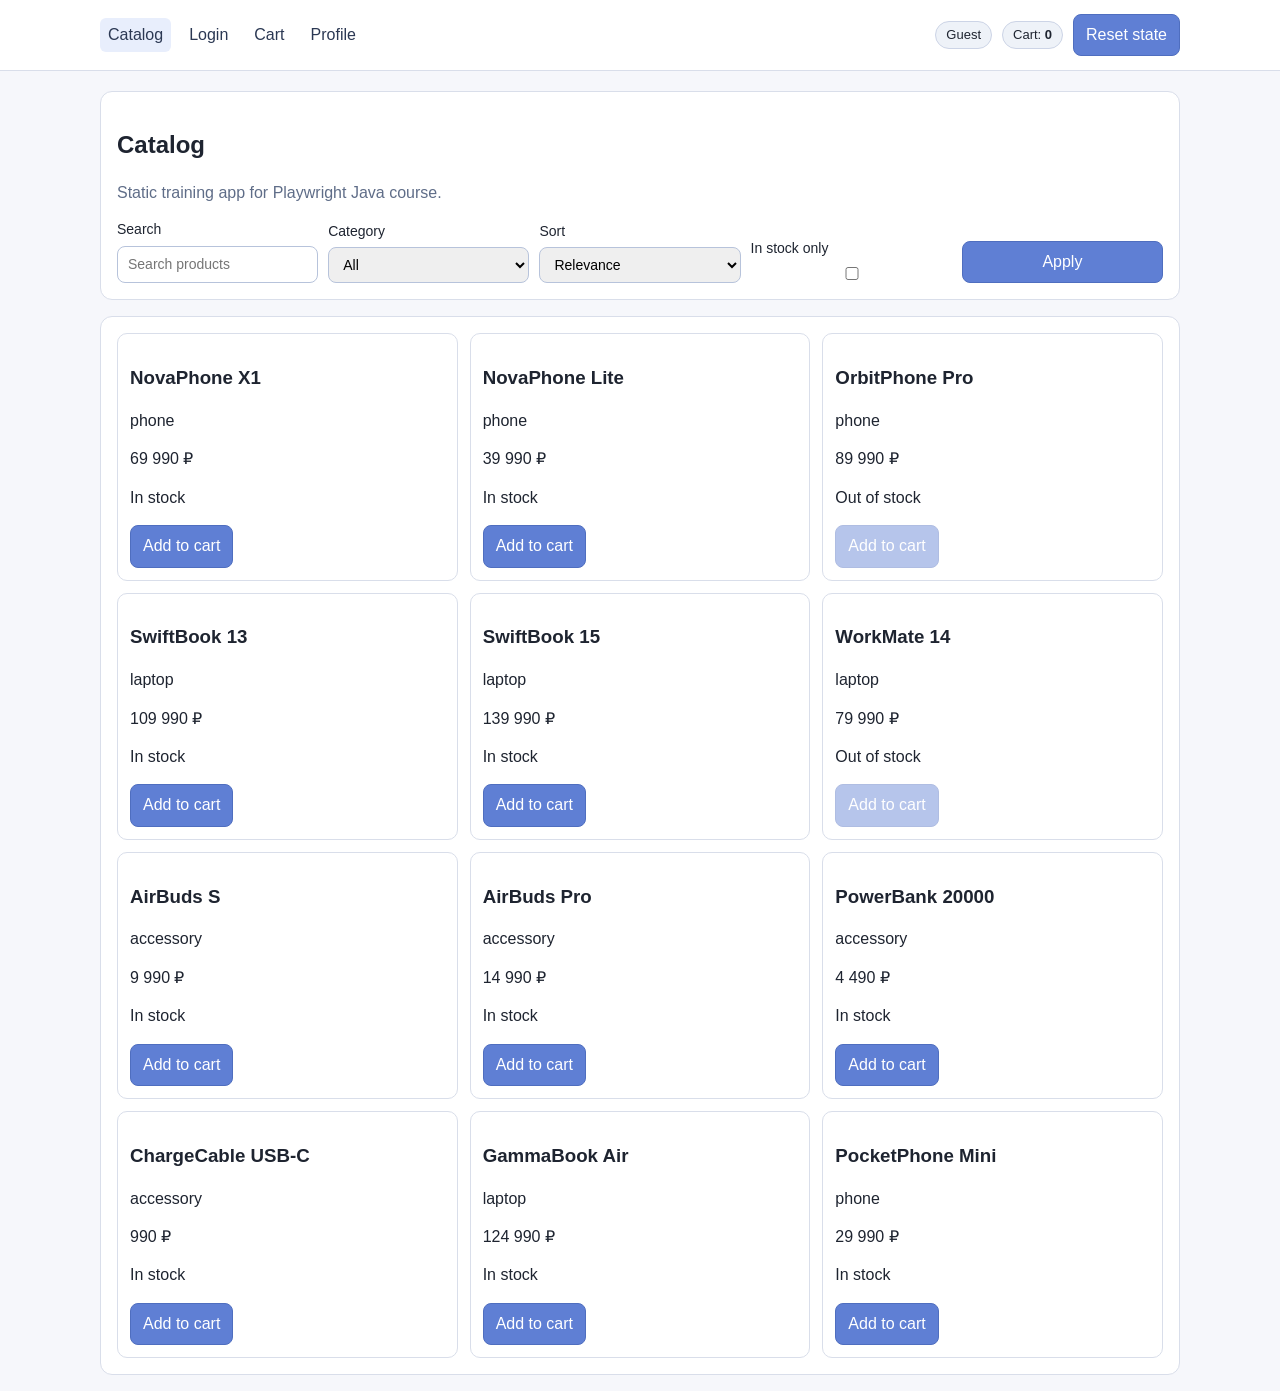
==== index.html @ 5d3f930a "Create static training app for Playwright course Add a standalone GitHub Pages-ready static app with" ====
<!doctype html>
<html lang="en">
  <head>
    <meta charset="UTF-8" />
    <meta name="viewport" content="width=device-width, initial-scale=1.0" />
    <title>Training App - Catalog</title>
    <link rel="stylesheet" href="./assets/css/styles.css" />
  </head>
  <body>
    <header class="site-header">
      <div class="container header-row">
        <nav class="nav" aria-label="Main navigation">
          <a data-nav href="index.html">Catalog</a>
          <a data-nav href="login.html">Login</a>
          <a data-nav href="cart.html">Cart</a>
          <a data-nav href="profile.html">Profile</a>
        </nav>
        <div class="header-meta">
          <span class="badge" data-testid="auth-status-badge">Guest</span>
          <span class="badge">Cart: <strong data-testid="cart-count-badge">0</strong></span>
          <button type="button" data-testid="reset-state-btn">Reset state</button>
        </div>
      </div>
    </header>

    <main class="container">
      <section class="panel">
        <h1>Catalog</h1>
        <p class="muted">Static training app for Playwright Java course.</p>
        <div class="toolbar">
          <label>
            Search
            <input type="text" placeholder="Search products" data-testid="search-input" />
          </label>
          <label>
            Category
            <select data-testid="category-select">
              <option value="all">All</option>
              <option value="phone">Phone</option>
              <option value="laptop">Laptop</option>
              <option value="accessory">Accessory</option>
            </select>
          </label>
          <label>
            Sort
            <select data-testid="sort-select">
              <option value="relevance">Relevance</option>
              <option value="price_asc">Price asc</option>
              <option value="price_desc">Price desc</option>
              <option value="name_asc">Name A-Z</option>
            </select>
          </label>
          <label>
            <span>In stock only</span>
            <input type="checkbox" data-testid="in-stock-checkbox" />
          </label>
          <button type="button" data-testid="apply-filters-btn">Apply</button>
        </div>
      </section>

      <section class="panel">
        <p data-testid="loading-spinner">Loading products...</p>
        <p data-testid="empty-state" hidden>No products found.</p>
        <div class="grid" data-testid="products-grid"></div>
      </section>
    </main>

    <script type="module" src="./assets/js/app.js"></script>
    <script type="module" src="./assets/js/pages/index.js"></script>
  </body>
</html>
---- assets/css/styles.css ----
:root {
  color-scheme: light;
  font-family: Inter, -apple-system, BlinkMacSystemFont, "Segoe UI", Roboto, sans-serif;
  line-height: 1.4;
}

body {
  margin: 0;
  background: #f6f7fb;
  color: #1e2430;
}

.container {
  width: min(1080px, 92vw);
  margin: 0 auto;
}

.site-header {
  background: #ffffff;
  border-bottom: 1px solid #d9deea;
  margin-bottom: 20px;
}

.header-row {
  display: flex;
  align-items: center;
  justify-content: space-between;
  gap: 12px;
  padding: 14px 0;
}

.nav {
  display: flex;
  gap: 10px;
}

.nav a {
  color: #2b3853;
  text-decoration: none;
  padding: 6px 8px;
  border-radius: 6px;
}

.nav a[aria-current="page"] {
  background: #e8eefc;
}

.header-meta {
  display: flex;
  align-items: center;
  gap: 10px;
}

.badge {
  background: #eef2f8;
  border: 1px solid #ccd4e6;
  border-radius: 999px;
  padding: 4px 10px;
  font-size: 13px;
}

.panel {
  background: #fff;
  border: 1px solid #d9deea;
  border-radius: 12px;
  padding: 16px;
  margin-bottom: 16px;
}

.toolbar {
  display: grid;
  grid-template-columns: repeat(5, minmax(0, 1fr));
  gap: 10px;
  align-items: end;
}

.toolbar label {
  display: flex;
  flex-direction: column;
  gap: 6px;
  font-size: 14px;
}

input,
select,
button {
  font: inherit;
}

input,
select {
  border: 1px solid #b7c3db;
  border-radius: 8px;
  padding: 8px 10px;
}

button {
  border: 1px solid #4f6ebf;
  background: #5f7fd4;
  color: #fff;
  border-radius: 8px;
  padding: 9px 12px;
  cursor: pointer;
}

button:disabled {
  opacity: 0.45;
  cursor: not-allowed;
}

.grid {
  display: grid;
  grid-template-columns: repeat(3, minmax(0, 1fr));
  gap: 12px;
}

.card {
  border: 1px solid #d9deea;
  border-radius: 10px;
  background: #fff;
  padding: 12px;
}

.cart-row {
  display: flex;
  align-items: center;
  justify-content: space-between;
  border-bottom: 1px solid #e8edf8;
  padding: 10px 0;
}

.cart-row:last-child {
  border-bottom: 0;
}

.alert {
  padding: 8px 10px;
  border-radius: 8px;
  margin-bottom: 10px;
}

.alert.error {
  background: #ffe9e9;
  border: 1px solid #f2b7b7;
  color: #7c1d1d;
}

.alert.success {
  background: #e8f8e8;
  border: 1px solid #b8e1b8;
  color: #1f5f1f;
}

.muted {
  color: #5f6d88;
}

@media (max-width: 900px) {
  .toolbar {
    grid-template-columns: 1fr;
  }
  .grid {
    grid-template-columns: 1fr;
  }
}
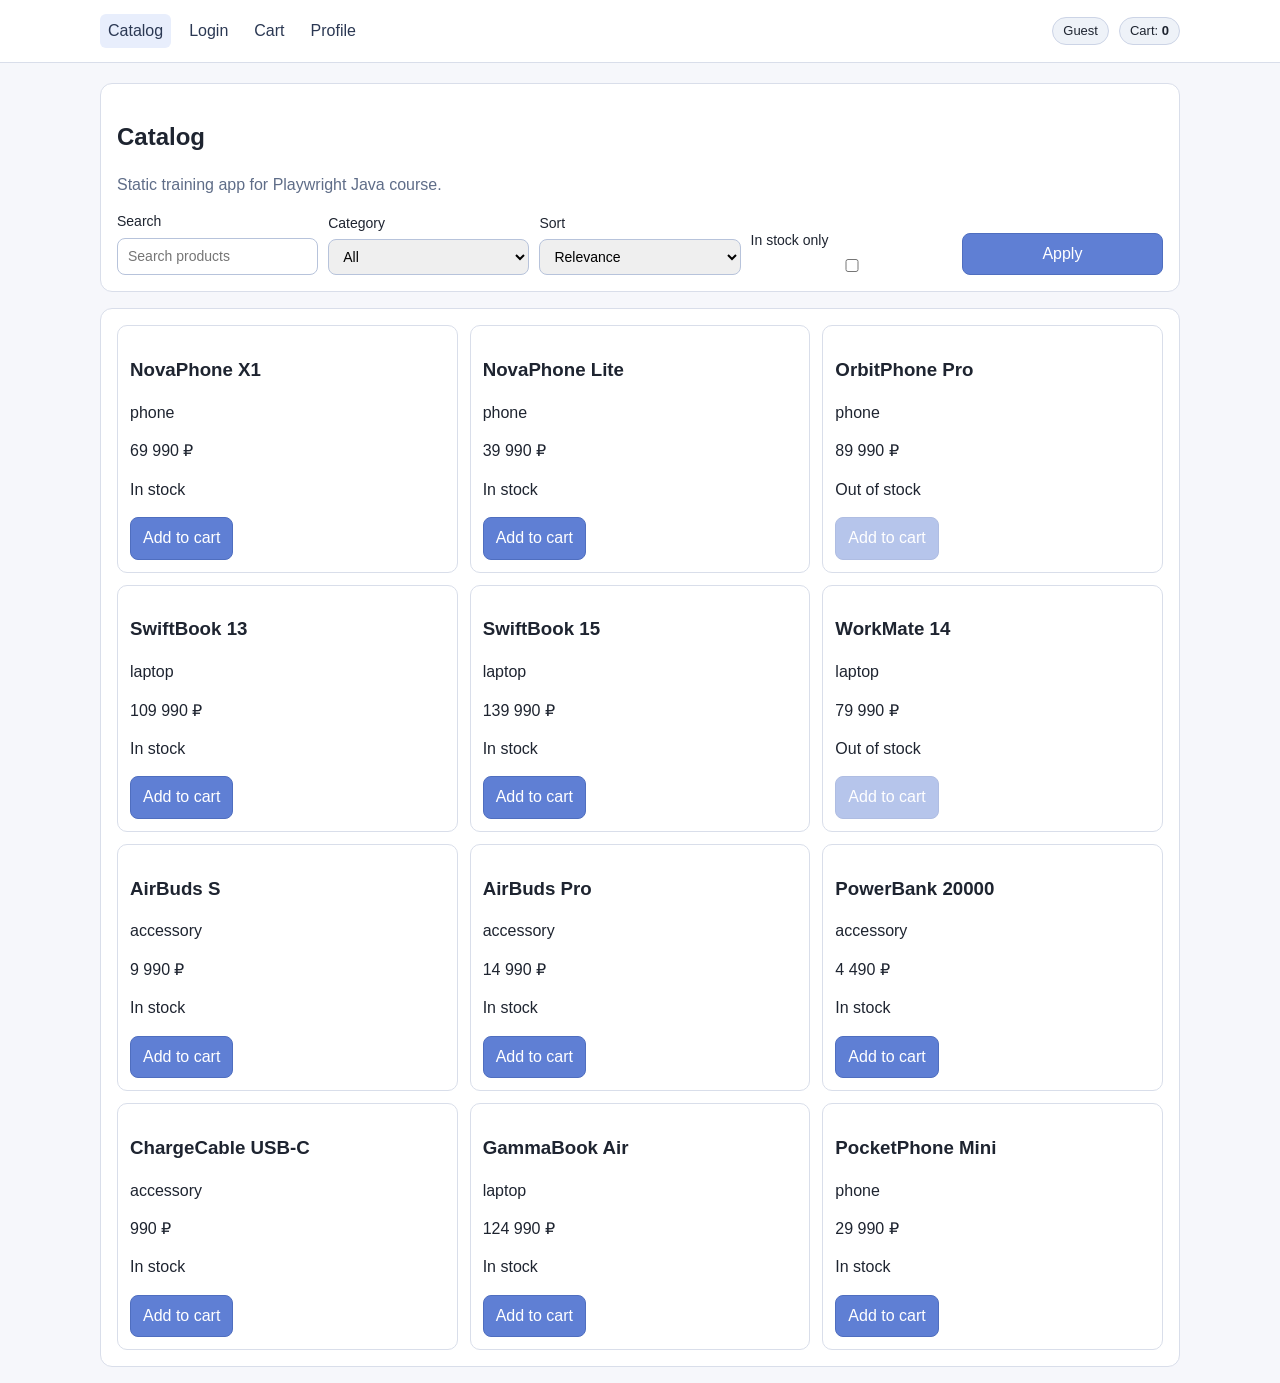
==== commit 66334f45: "Remove reset shortcuts from training app UX Align the static stand with realistic user behavior by r" ====
--- a/index.html
+++ b/index.html
@@ -18,7 +18,6 @@
         <div class="header-meta">
           <span class="badge" data-testid="auth-status-badge">Guest</span>
           <span class="badge">Cart: <strong data-testid="cart-count-badge">0</strong></span>
-          <button type="button" data-testid="reset-state-btn">Reset state</button>
         </div>
       </div>
     </header>
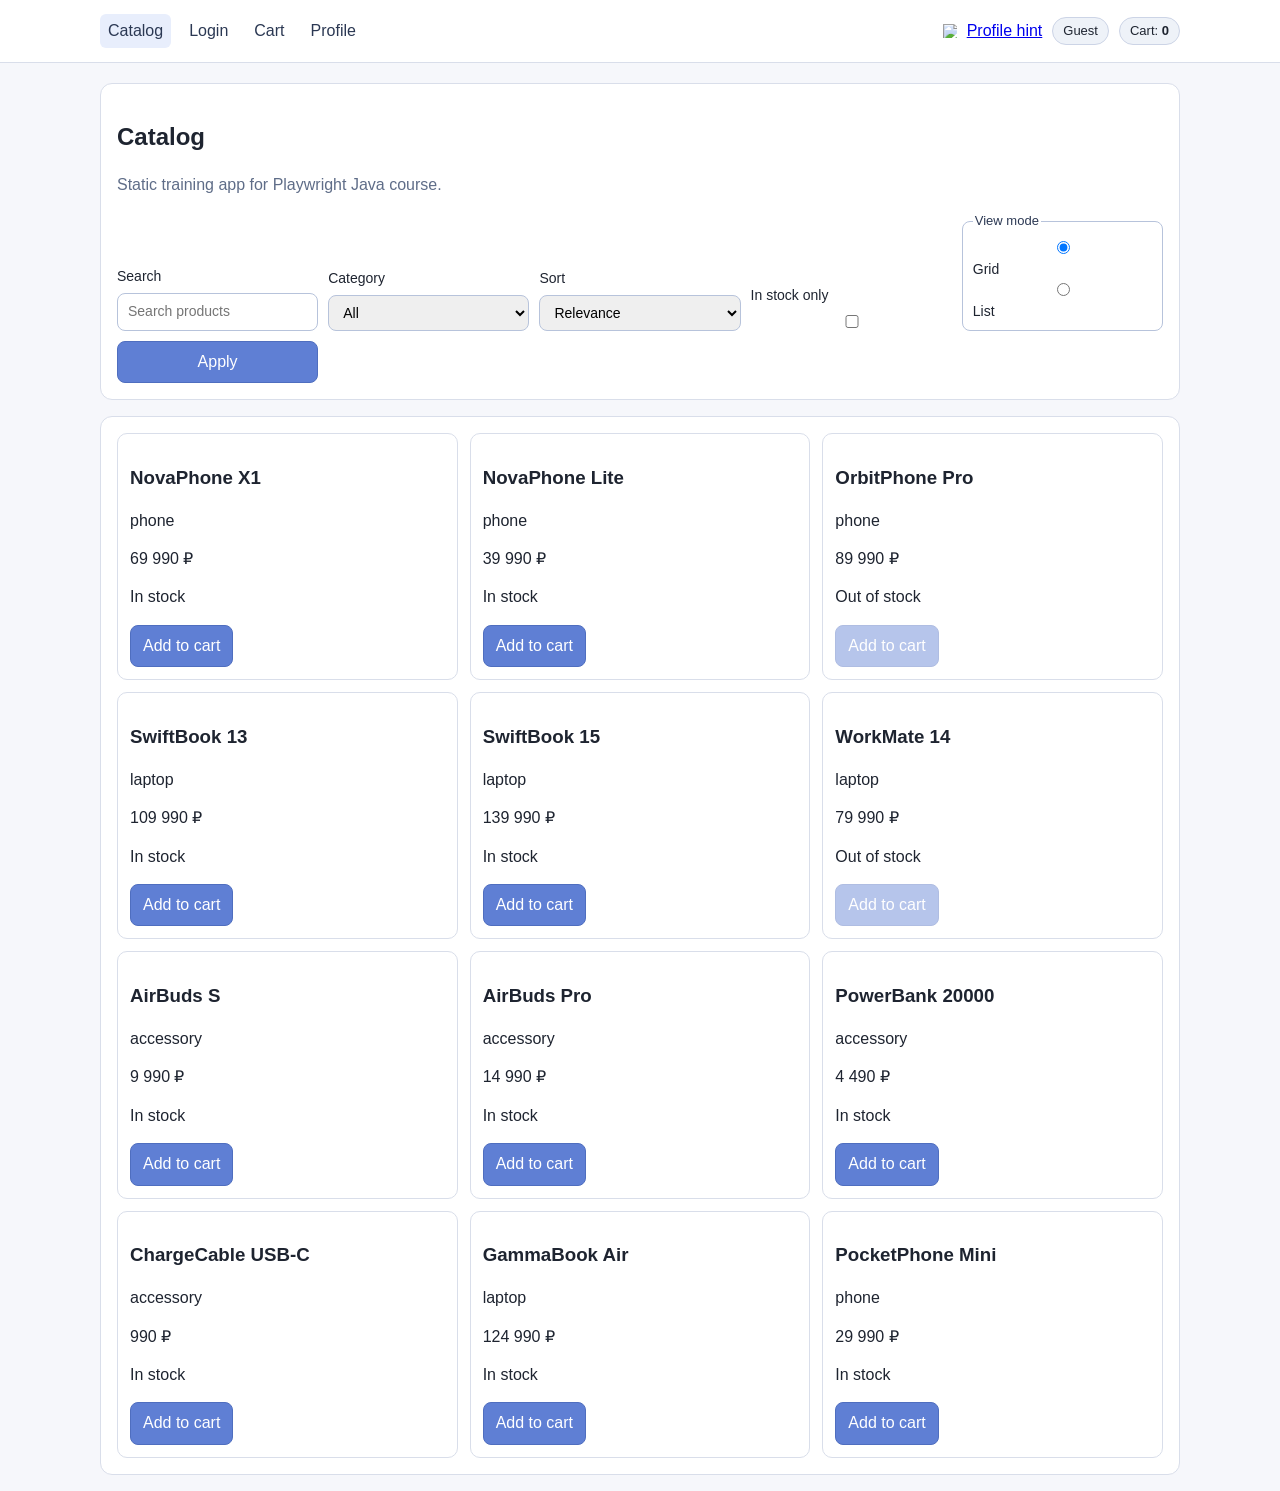
==== commit 9054854e: "Add locator-friendly UI elements and auth state compatibility Expose title/alt/radio elements on the" ====
--- a/index.html
+++ b/index.html
@@ -11,11 +11,19 @@
       <div class="container header-row">
         <nav class="nav" aria-label="Main navigation">
           <a data-nav href="index.html">Catalog</a>
-          <a data-nav href="login.html">Login</a>
+          <a data-nav data-nav-auth href="login.html">Login</a>
           <a data-nav href="cart.html">Cart</a>
           <a data-nav href="profile.html">Profile</a>
         </nav>
         <div class="header-meta">
+          <img
+            src="[data-uri]"
+            alt="Playwright Poligon logo"
+            width="14"
+            height="14"
+            data-testid="brand-logo"
+          />
+          <a href="profile.html" title="Open profile page" data-testid="profile-hint-link">Profile hint</a>
           <span class="badge" data-testid="auth-status-badge">Guest</span>
           <span class="badge">Cart: <strong data-testid="cart-count-badge">0</strong></span>
         </div>
@@ -53,6 +61,17 @@
             <span>In stock only</span>
             <input type="checkbox" data-testid="in-stock-checkbox" />
           </label>
+          <fieldset>
+            <legend>View mode</legend>
+            <label>
+              <input type="radio" name="view-mode" value="grid" data-testid="view-mode-grid" checked />
+              Grid
+            </label>
+            <label>
+              <input type="radio" name="view-mode" value="list" data-testid="view-mode-list" />
+              List
+            </label>
+          </fieldset>
           <button type="button" data-testid="apply-filters-btn">Apply</button>
         </div>
       </section>
--- a/assets/css/styles.css
+++ b/assets/css/styles.css
@@ -79,6 +79,18 @@
   flex-direction: column;
   gap: 6px;
   font-size: 14px;
+}
+
+.toolbar fieldset {
+  border: 1px solid #b7c3db;
+  border-radius: 8px;
+  margin: 0;
+  padding: 8px 10px;
+}
+
+.toolbar fieldset legend {
+  font-size: 13px;
+  color: #2b3853;
 }
 
 input,
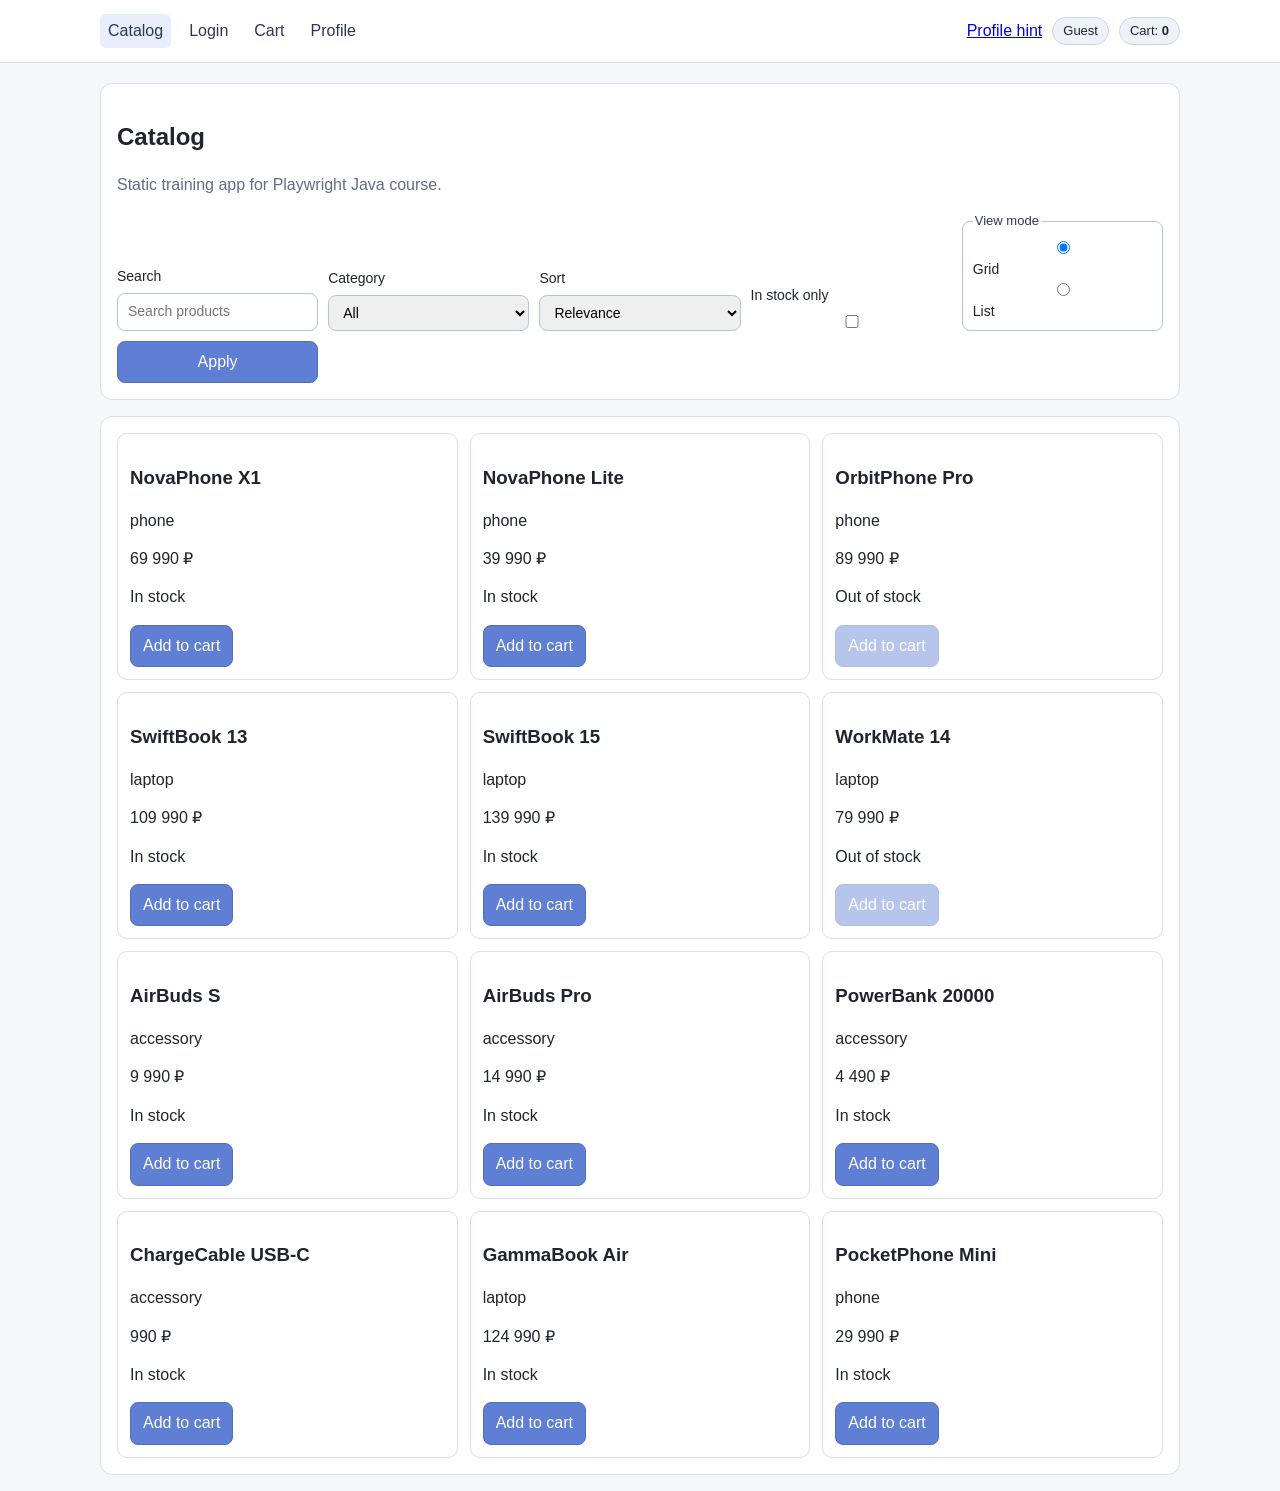
==== commit 355fdf0c: "Fix header avatar placement and logo placeholder rendering. Place the user avatar directly next to t" ====
--- a/index.html
+++ b/index.html
@@ -17,7 +17,7 @@
         </nav>
         <div class="header-meta">
           <img
-            src="[data-uri]"
+            src="[data-uri]"
             alt="Playwright Poligon logo"
             width="14"
             height="14"
--- a/assets/css/styles.css
+++ b/assets/css/styles.css
@@ -59,12 +59,30 @@
   font-size: 13px;
 }
 
+.header-avatar {
+  width: 30px;
+  height: 30px;
+  border-radius: 50%;
+  object-fit: cover;
+  border: 1px solid #ccd4e6;
+}
+
 .panel {
   background: #fff;
   border: 1px solid #d9deea;
   border-radius: 12px;
   padding: 16px;
   margin-bottom: 16px;
+}
+
+.profile-avatar {
+  width: 120px;
+  height: 120px;
+  object-fit: cover;
+  border-radius: 50%;
+  border: 2px solid #ccd4e6;
+  display: block;
+  margin-bottom: 12px;
 }
 
 .toolbar {
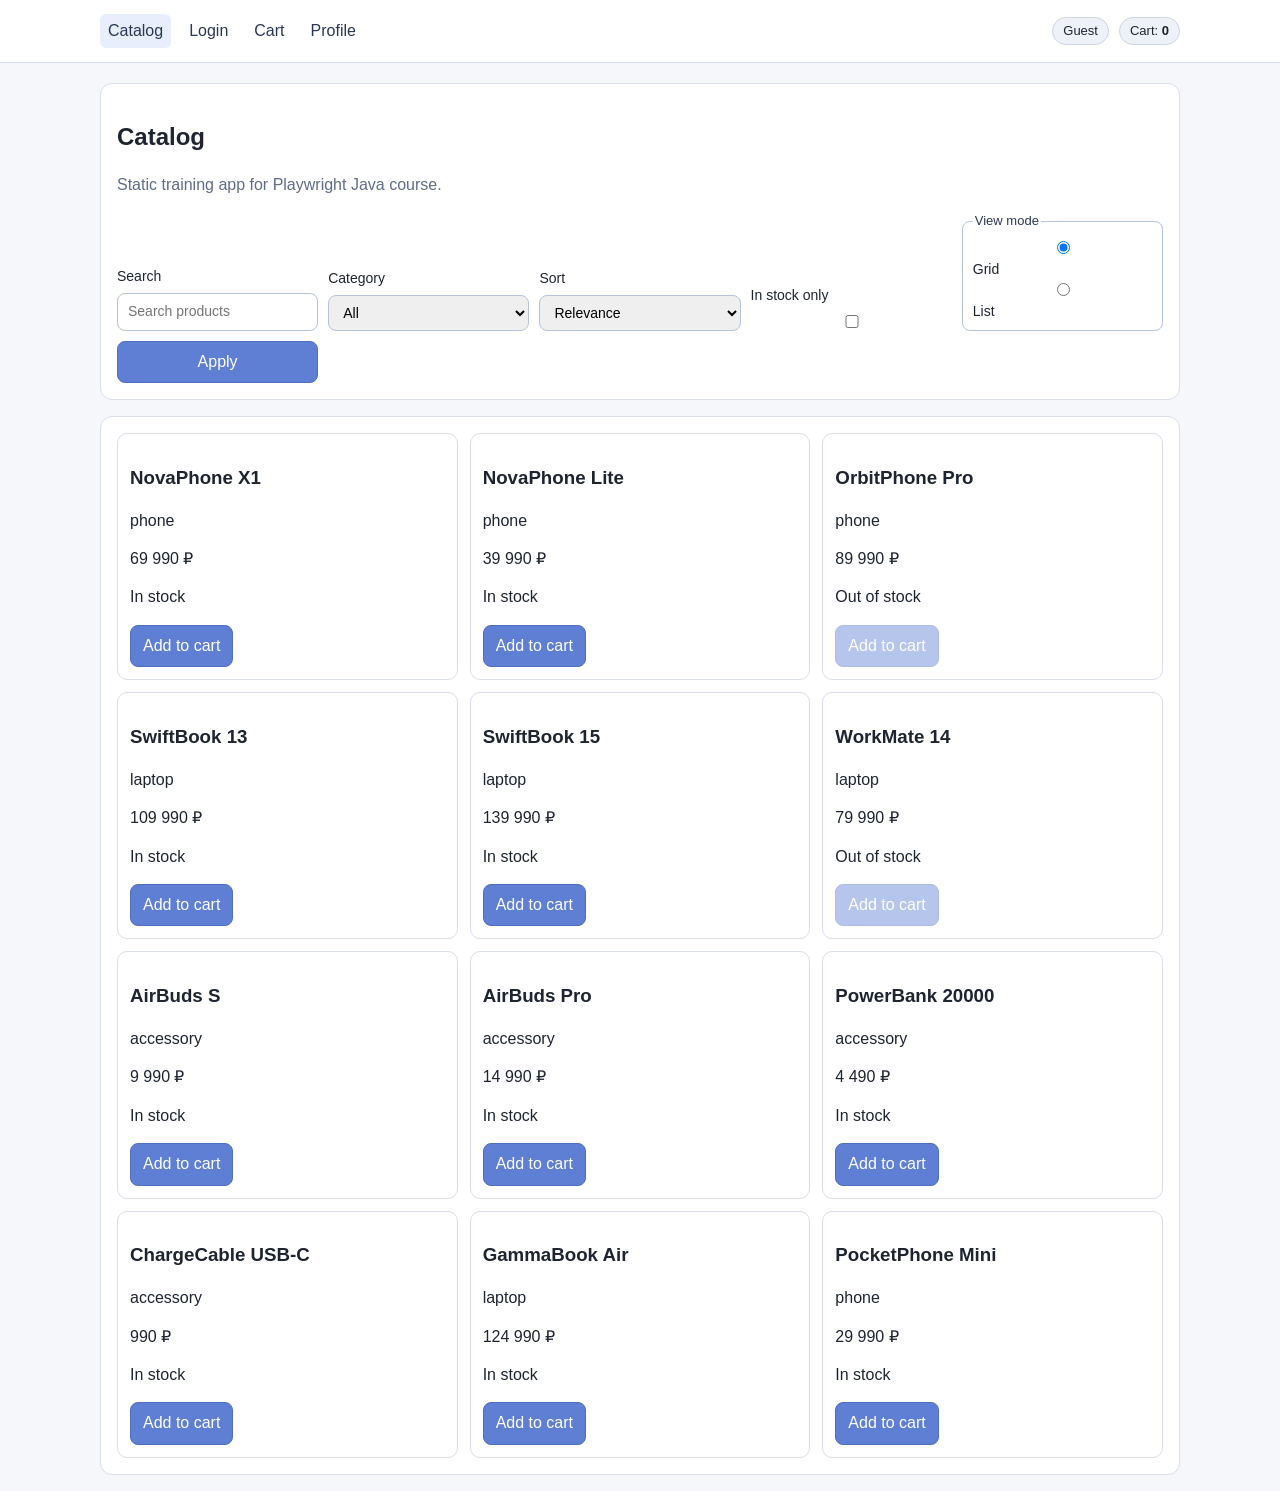
==== commit 3e347184: "Remove legacy header logo and profile hint link. Clean up the header by dropping unused logo and hel" ====
--- a/index.html
+++ b/index.html
@@ -17,13 +17,12 @@
         </nav>
         <div class="header-meta">
           <img
-            src="[data-uri]"
-            alt="Playwright Poligon logo"
-            width="14"
-            height="14"
-            data-testid="brand-logo"
+            class="header-avatar"
+            src="./assets/images/profile_picture.png"
+            alt="User avatar"
+            data-testid="header-avatar"
+            hidden
           />
-          <a href="profile.html" title="Open profile page" data-testid="profile-hint-link">Profile hint</a>
           <span class="badge" data-testid="auth-status-badge">Guest</span>
           <span class="badge">Cart: <strong data-testid="cart-count-badge">0</strong></span>
         </div>
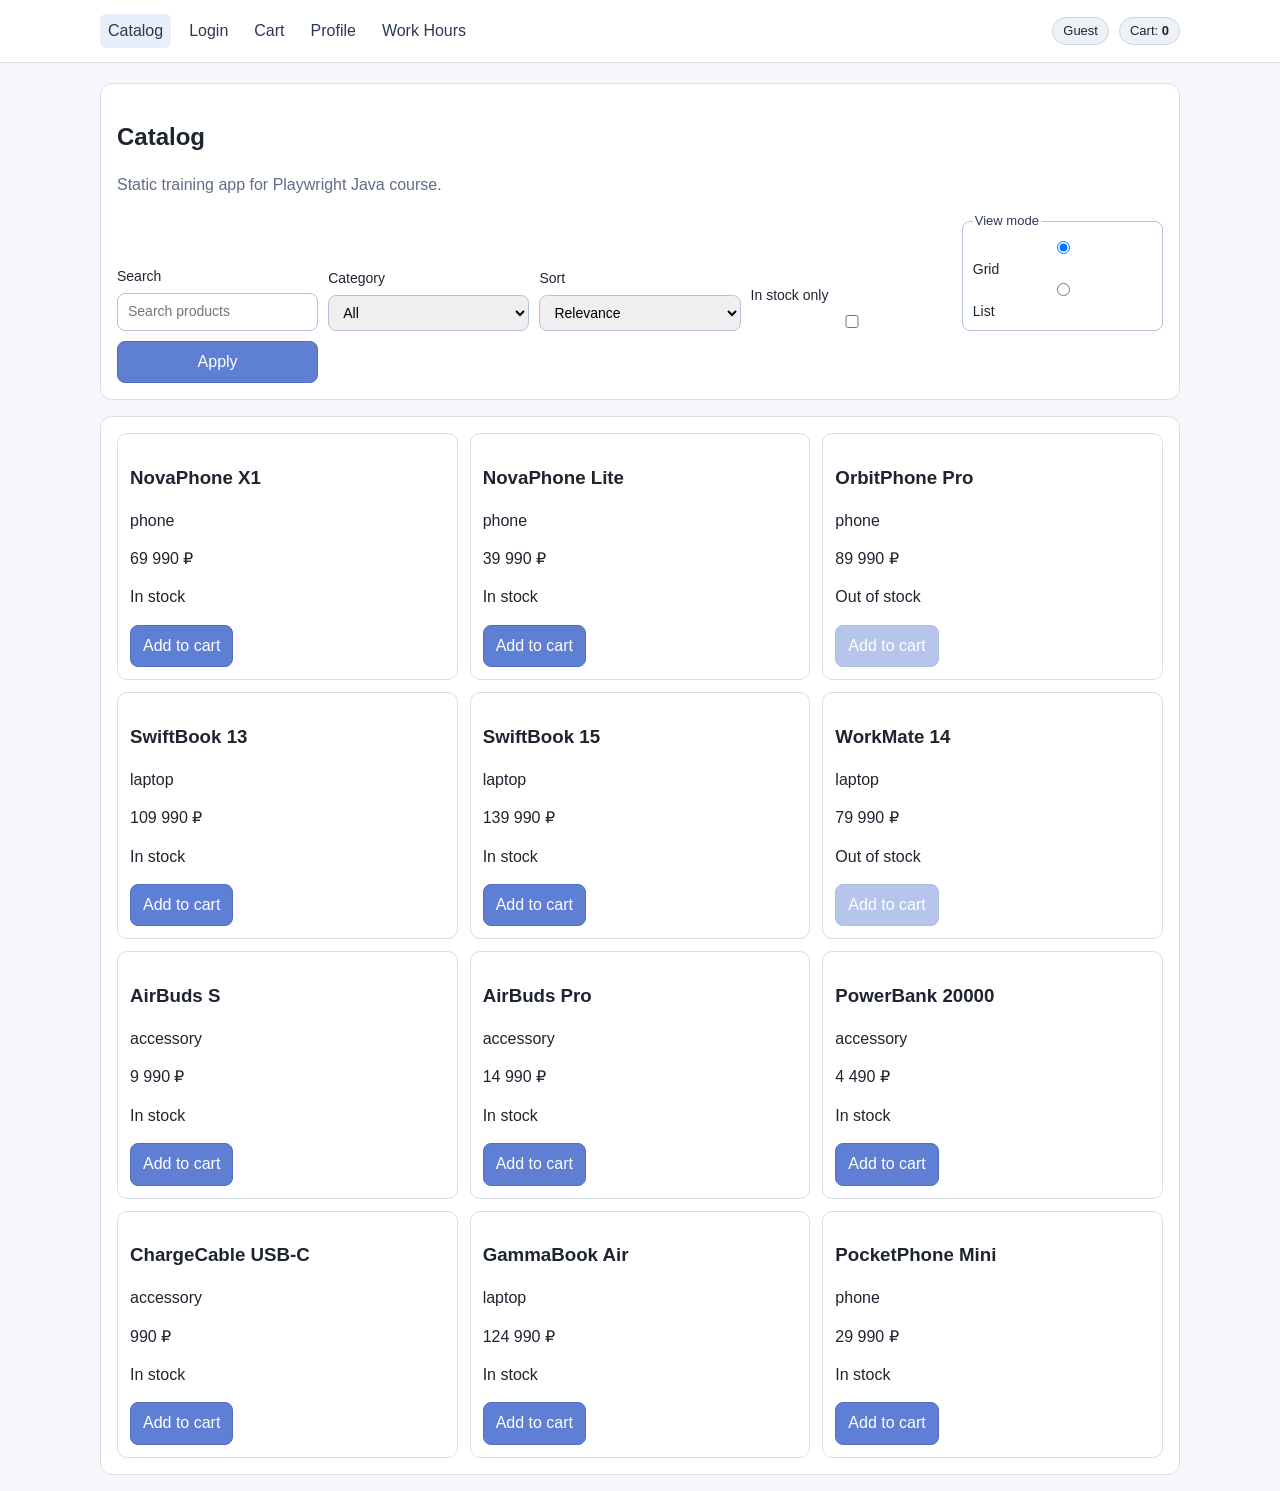
==== commit 01c51cbe: "Add Work Hours page and header navigation link. This adds a dedicated work-hours page and makes it r" ====
--- a/index.html
+++ b/index.html
@@ -14,6 +14,7 @@
           <a data-nav data-nav-auth href="login.html">Login</a>
           <a data-nav href="cart.html">Cart</a>
           <a data-nav href="profile.html">Profile</a>
+          <a data-nav href="work-hours.html">Work Hours</a>
         </nav>
         <div class="header-meta">
           <img
